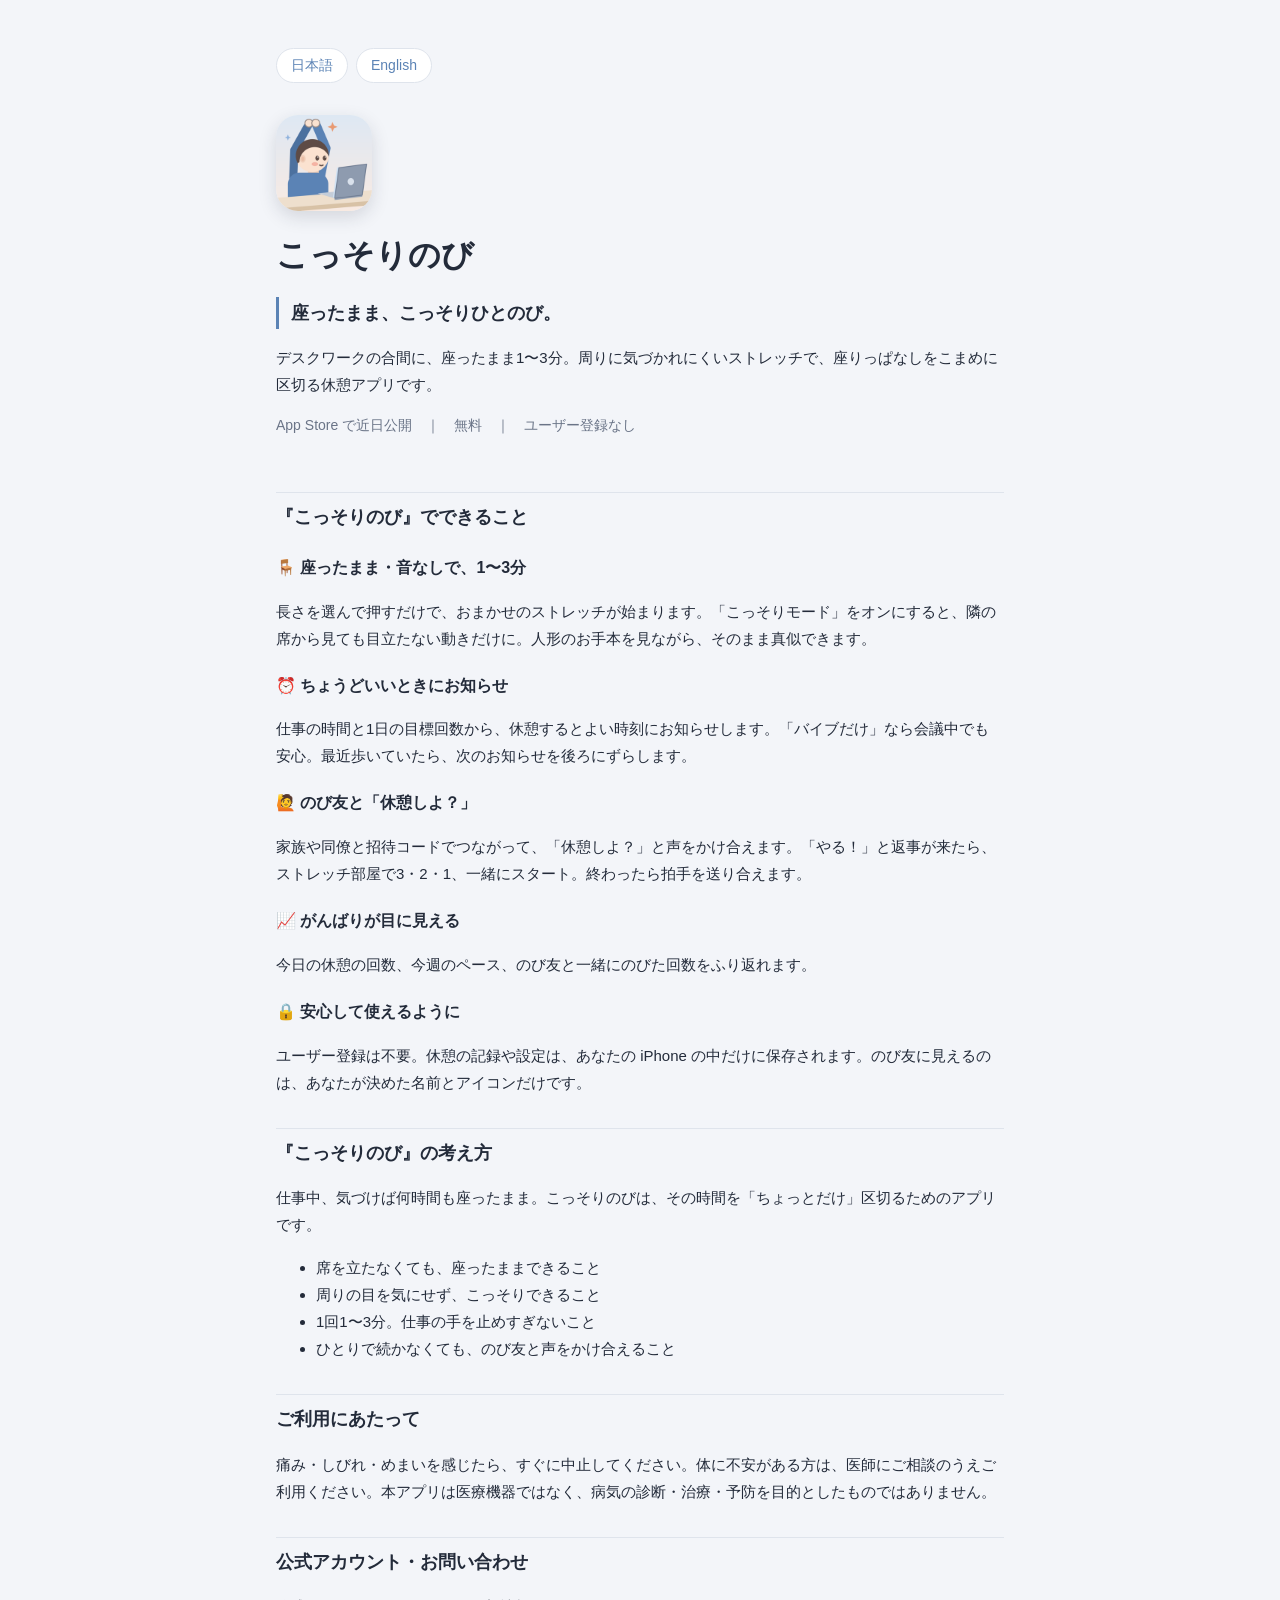
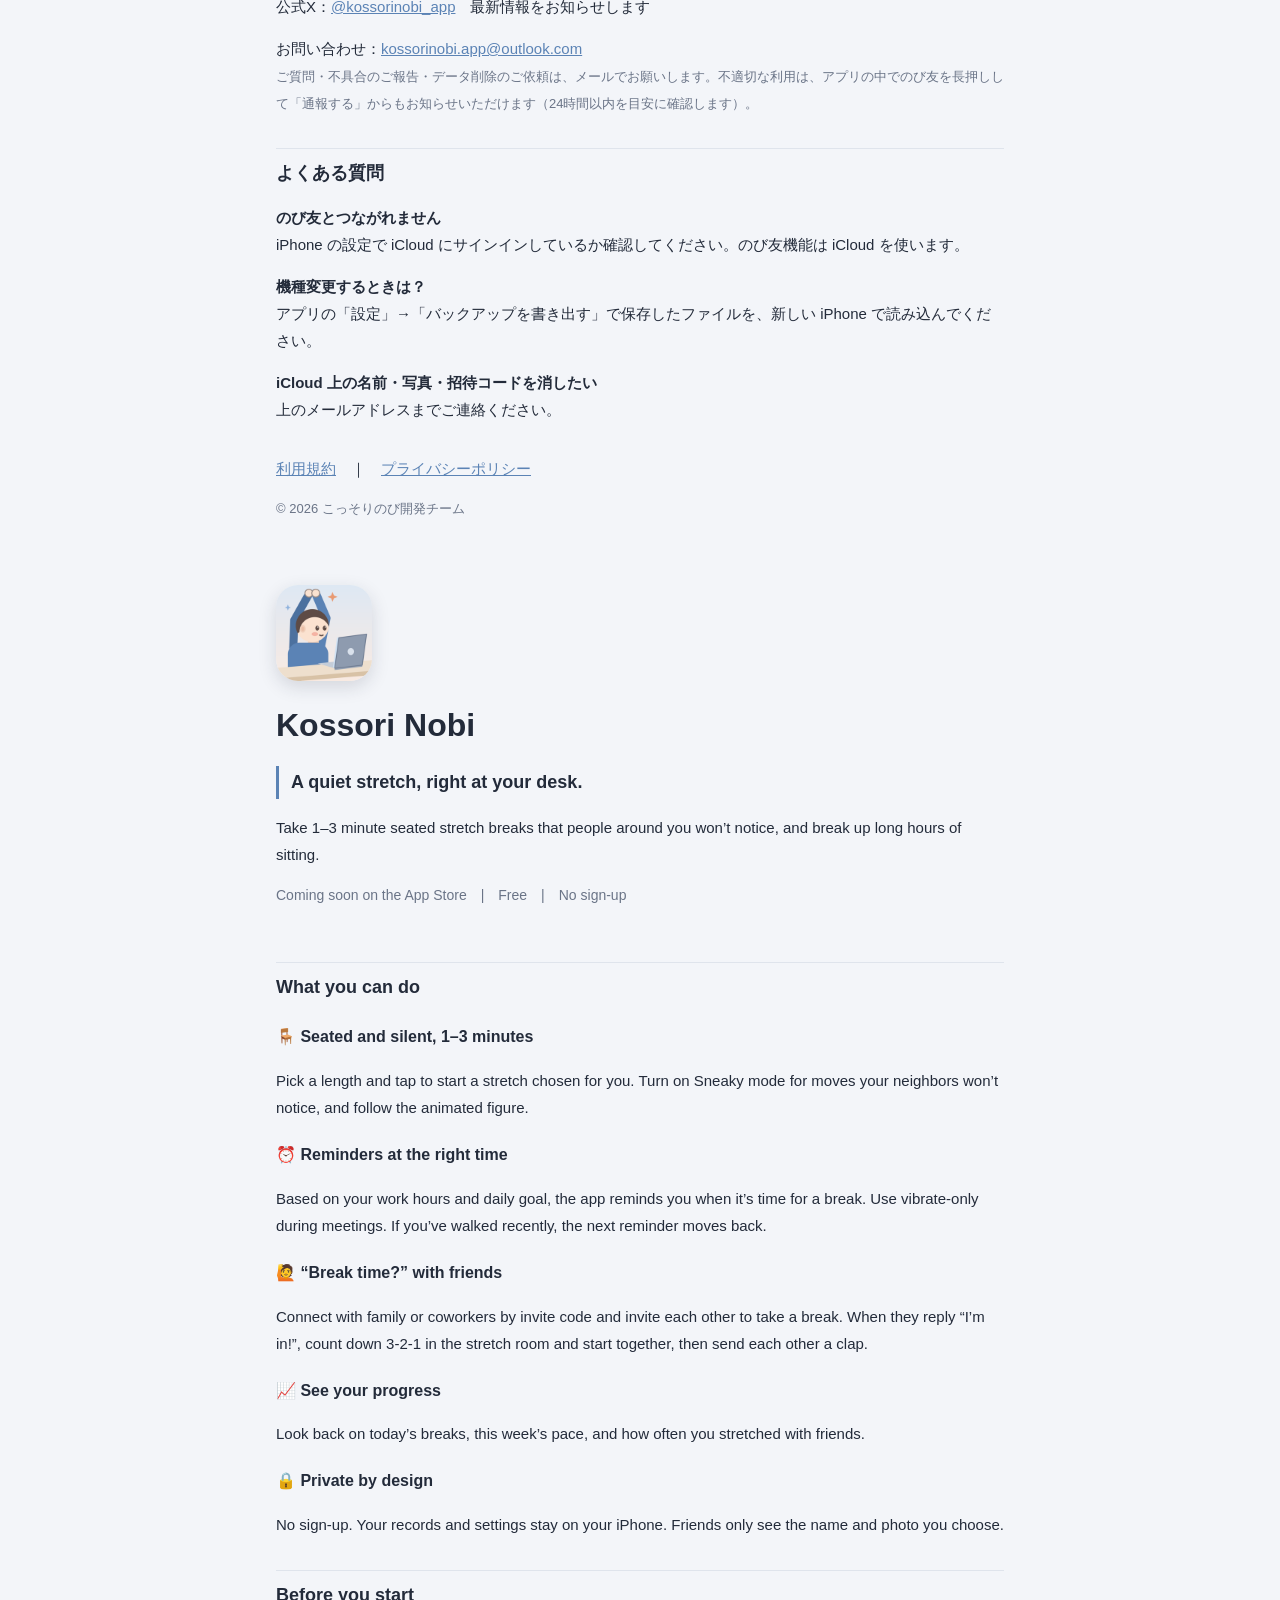
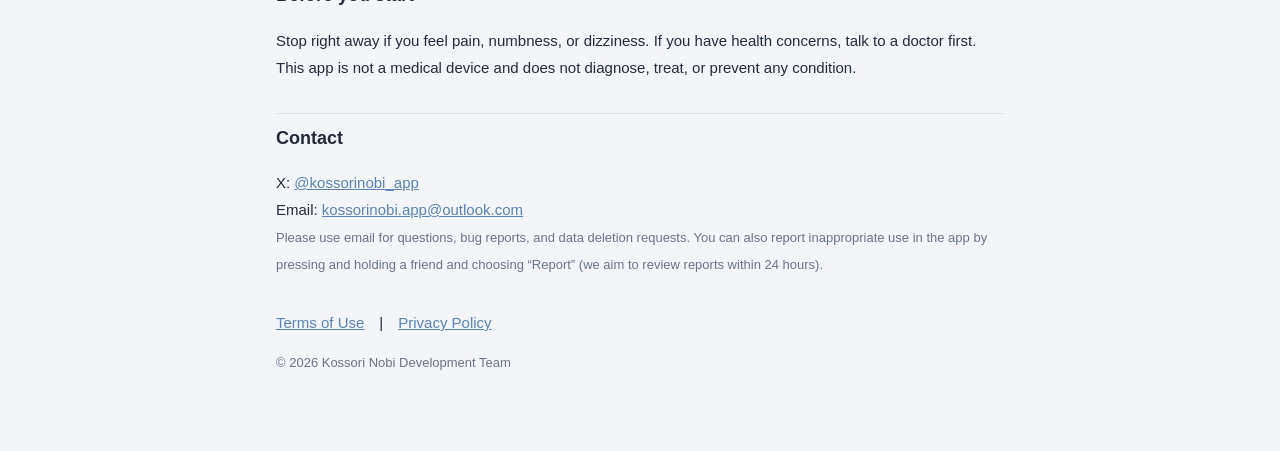
==== index.html @ 6b56a542 "Add files via upload" ====
<!doctype html>
<html lang="ja">
<head>
<meta charset="utf-8">
<meta name="viewport" content="width=device-width, initial-scale=1">
<title>こっそりのび — 座ったまま、こっそりひとのび</title>
<meta name="description" content="デスクワークの合間に、座ったまま1〜3分。周りに気づかれにくいストレッチと休憩のお知らせ、のび友と「休憩しよ？」で続ける休憩アプリです。">
<link rel="icon" href="icon.png">
<link rel="apple-touch-icon" href="icon.png">
<link rel="stylesheet" href="style.css">
</head>
<body>
<main>
<nav class="lang"><a href="#ja">日本語</a><a href="#en">English</a></nav>

<section id="ja" lang="ja">
<header class="hero">
  <img class="app-icon" src="icon.png" alt="こっそりのびのアイコン" width="96" height="96">
  <h1>こっそりのび</h1>
  <p class="lead">座ったまま、こっそりひとのび。</p>
  <p>デスクワークの合間に、座ったまま1〜3分。周りに気づかれにくいストレッチで、座りっぱなしをこまめに区切る休憩アプリです。</p>
  <p class="badges">App Store で近日公開　｜　無料　｜　ユーザー登録なし</p>
</header>

<h2>『こっそりのび』でできること</h2>

<h3>🪑 座ったまま・音なしで、1〜3分</h3>
<p>長さを選んで押すだけで、おまかせのストレッチが始まります。「こっそりモード」をオンにすると、隣の席から見ても目立たない動きだけに。人形のお手本を見ながら、そのまま真似できます。</p>

<h3>⏰ ちょうどいいときにお知らせ</h3>
<p>仕事の時間と1日の目標回数から、休憩するとよい時刻にお知らせします。「バイブだけ」なら会議中でも安心。最近歩いていたら、次のお知らせを後ろにずらします。</p>

<h3>🙋 のび友と「休憩しよ？」</h3>
<p>家族や同僚と招待コードでつながって、「休憩しよ？」と声をかけ合えます。「やる！」と返事が来たら、ストレッチ部屋で3・2・1、一緒にスタート。終わったら拍手を送り合えます。</p>

<h3>📈 がんばりが目に見える</h3>
<p>今日の休憩の回数、今週のペース、のび友と一緒にのびた回数をふり返れます。</p>

<h3>🔒 安心して使えるように</h3>
<p>ユーザー登録は不要。休憩の記録や設定は、あなたの iPhone の中だけに保存されます。のび友に見えるのは、あなたが決めた名前とアイコンだけです。</p>

<h2>『こっそりのび』の考え方</h2>
<p>仕事中、気づけば何時間も座ったまま。こっそりのびは、その時間を「ちょっとだけ」区切るためのアプリです。</p>
<ul>
  <li>席を立たなくても、座ったままできること</li>
  <li>周りの目を気にせず、こっそりできること</li>
  <li>1回1〜3分。仕事の手を止めすぎないこと</li>
  <li>ひとりで続かなくても、のび友と声をかけ合えること</li>
</ul>

<h2>ご利用にあたって</h2>
<p>痛み・しびれ・めまいを感じたら、すぐに中止してください。体に不安がある方は、医師にご相談のうえご利用ください。本アプリは医療機器ではなく、病気の診断・治療・予防を目的としたものではありません。</p>

<h2>公式アカウント・お問い合わせ</h2>
<p>公式X：<a href="https://x.com/kossorinobi_app">@kossorinobi_app</a>　最新情報をお知らせします</p>
<p>お問い合わせ：<a href="mailto:kossorinobi.app@outlook.com">kossorinobi.app@outlook.com</a><br>
<span class="meta">ご質問・不具合のご報告・データ削除のご依頼は、メールでお願いします。不適切な利用は、アプリの中でのび友を長押しして「通報する」からもお知らせいただけます（24時間以内を目安に確認します）。</span></p>

<h2>よくある質問</h2>
<p><b>のび友とつながれません</b><br>iPhone の設定で iCloud にサインインしているか確認してください。のび友機能は iCloud を使います。</p>
<p><b>機種変更するときは？</b><br>アプリの「設定」→「バックアップを書き出す」で保存したファイルを、新しい iPhone で読み込んでください。</p>
<p><b>iCloud 上の名前・写真・招待コードを消したい</b><br>上のメールアドレスまでご連絡ください。</p>

<p class="links"><a href="terms.html">利用規約</a>　｜　<a href="privacy.html">プライバシーポリシー</a></p>
<p class="meta">© 2026 こっそりのび開発チーム</p>
</section>

<section id="en" lang="en">
<header class="hero">
  <img class="app-icon" src="icon.png" alt="Kossori Nobi app icon" width="96" height="96">
  <h1>Kossori Nobi</h1>
  <p class="lead">A quiet stretch, right at your desk.</p>
  <p>Take 1–3 minute seated stretch breaks that people around you won’t notice, and break up long hours of sitting.</p>
  <p class="badges">Coming soon on the App Store　|　Free　|　No sign-up</p>
</header>

<h2>What you can do</h2>
<h3>🪑 Seated and silent, 1–3 minutes</h3>
<p>Pick a length and tap to start a stretch chosen for you. Turn on Sneaky mode for moves your neighbors won’t notice, and follow the animated figure.</p>
<h3>⏰ Reminders at the right time</h3>
<p>Based on your work hours and daily goal, the app reminds you when it’s time for a break. Use vibrate-only during meetings. If you’ve walked recently, the next reminder moves back.</p>
<h3>🙋 “Break time?” with friends</h3>
<p>Connect with family or coworkers by invite code and invite each other to take a break. When they reply “I’m in!”, count down 3-2-1 in the stretch room and start together, then send each other a clap.</p>
<h3>📈 See your progress</h3>
<p>Look back on today’s breaks, this week’s pace, and how often you stretched with friends.</p>
<h3>🔒 Private by design</h3>
<p>No sign-up. Your records and settings stay on your iPhone. Friends only see the name and photo you choose.</p>

<h2>Before you start</h2>
<p>Stop right away if you feel pain, numbness, or dizziness. If you have health concerns, talk to a doctor first. This app is not a medical device and does not diagnose, treat, or prevent any condition.</p>

<h2>Contact</h2>
<p>X: <a href="https://x.com/kossorinobi_app">@kossorinobi_app</a><br>
Email: <a href="mailto:kossorinobi.app@outlook.com">kossorinobi.app@outlook.com</a><br>
<span class="meta">Please use email for questions, bug reports, and data deletion requests. You can also report inappropriate use in the app by pressing and holding a friend and choosing “Report” (we aim to review reports within 24 hours).</span></p>

<p class="links"><a href="terms.html#en">Terms of Use</a>　|　<a href="privacy.html#en">Privacy Policy</a></p>
<p class="meta">© 2026 Kossori Nobi Development Team</p>
</section>
</main>
</body>
</html>
---- style.css ----
:root { --bg:#F3F5F9; --surface:#fff; --ink:#232B3A; --muted:#6A7487; --line:#DFE4EC; --accent:#5B83B5; --warn:#C77A1E; }
@media (prefers-color-scheme: dark) { :root { --bg:#12161D; --surface:#1B212B; --ink:#E7ECF3; --muted:#9AA5B7; --line:#2B3442; --accent:#8FB3DE; --warn:#E9A957; } }
* { box-sizing: border-box; }
body { margin:0; background:var(--bg); color:var(--ink); font-family: -apple-system, "Hiragino Sans", "Noto Sans JP", sans-serif; line-height:1.8; }
main { max-width: 760px; margin: 0 auto; padding: 32px 16px 64px; }
h1 { font-size: 26px; margin: 0 0 4px; }
h2 { font-size: 18px; margin: 32px 0 8px; padding-top: 8px; border-top: 1px solid var(--line); }
p, li { font-size: 15px; }
.meta { color: var(--muted); font-size: 13px; }
.lang { display:flex; gap:8px; margin: 16px 0 24px; }
.lang a { padding: 4px 14px; border:1px solid var(--line); border-radius:999px; color:var(--accent); text-decoration:none; background:var(--surface); font-size:14px; }
.note { background: var(--surface); border:1px solid var(--line); border-radius: 12px; padding: 12px 16px; }
.todo { color: var(--warn); font-weight: 600; }
section + section { margin-top: 56px; }
h3 { font-size: 16px; margin: 20px 0 4px; }
.hero { text-align: left; padding: 8px 0 8px; }
.app-icon { width: 96px; height: 96px; border-radius: 22px; box-shadow: 0 6px 18px rgba(35,43,58,.15); display: block; margin-bottom: 16px; }
.hero h1 { font-size: 32px; }
.lead { font-size: 18px; font-weight: 600; border-left: 3px solid var(--accent); padding-left: 12px; margin: 12px 0; }
.badges { color: var(--muted); font-size: 14px; }
.links { margin-top: 32px; }
.links a, .hero a { color: var(--accent); }
a { color: var(--accent); }
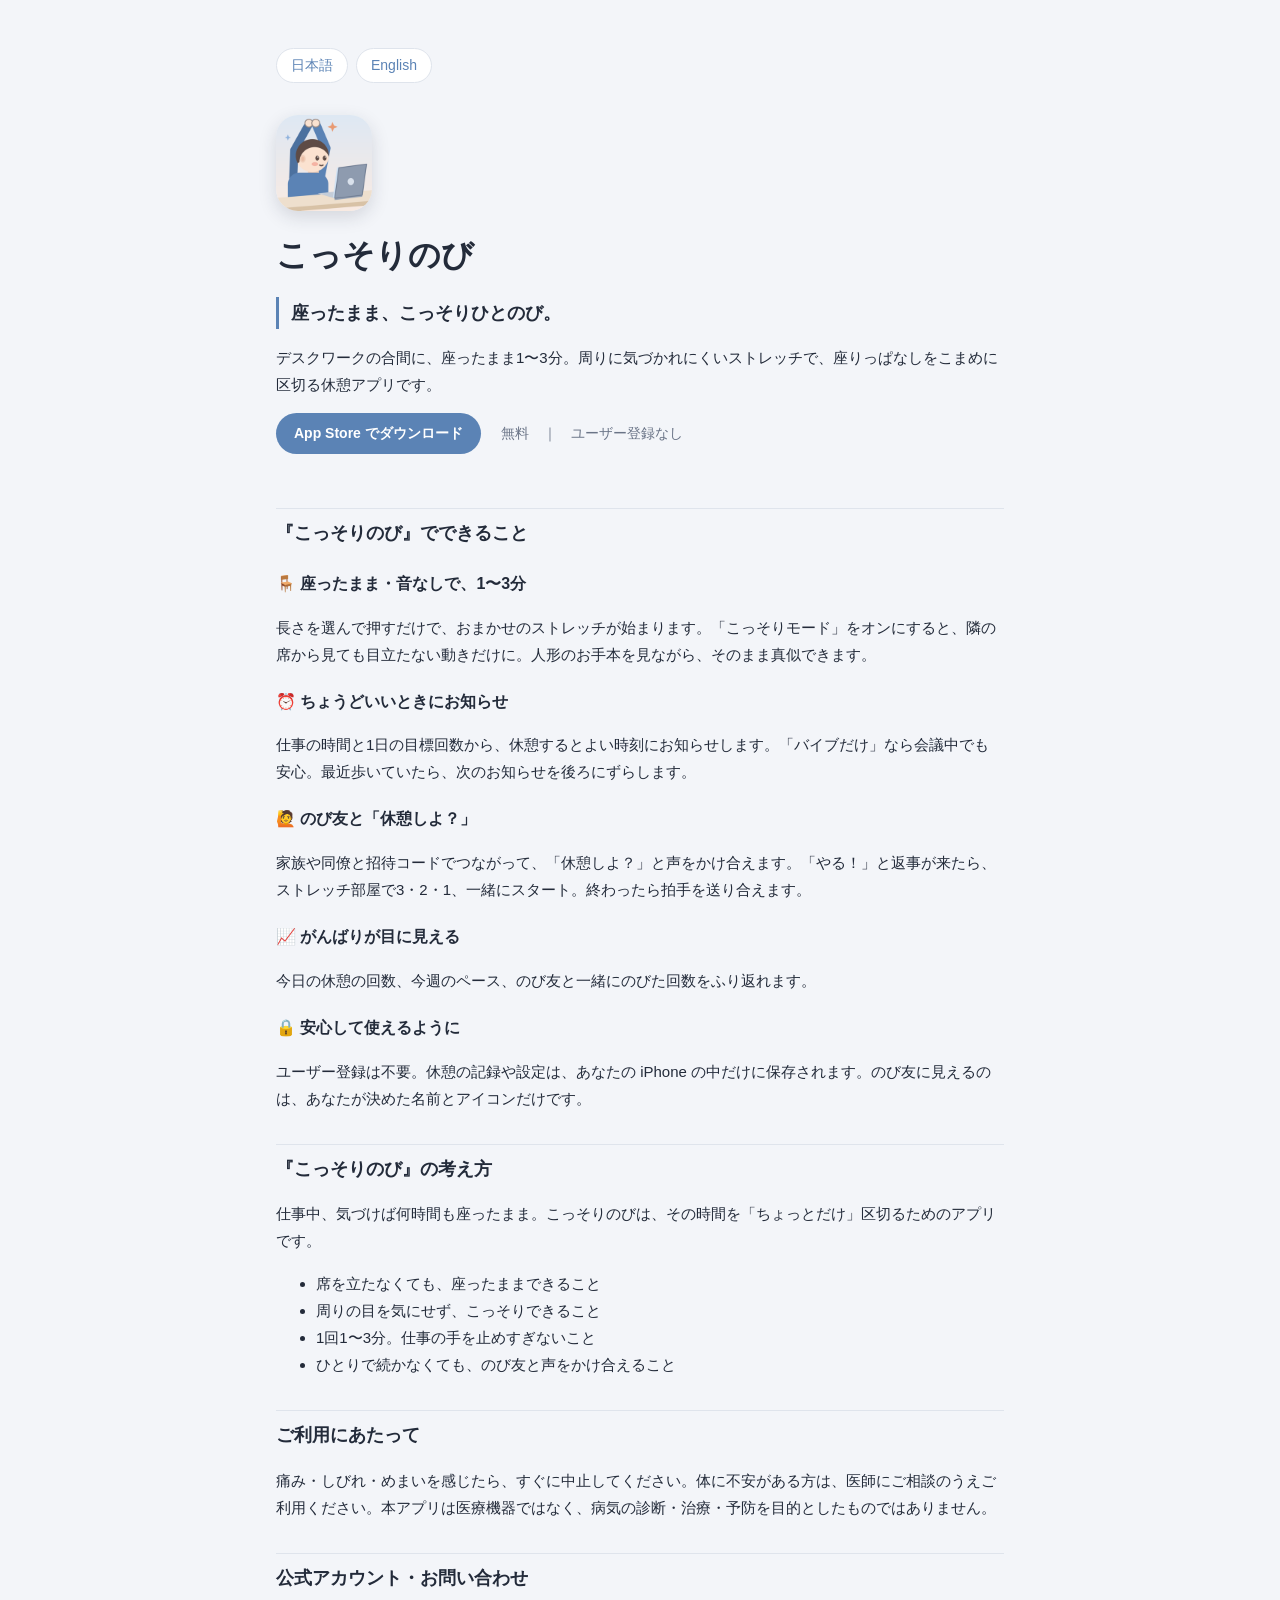
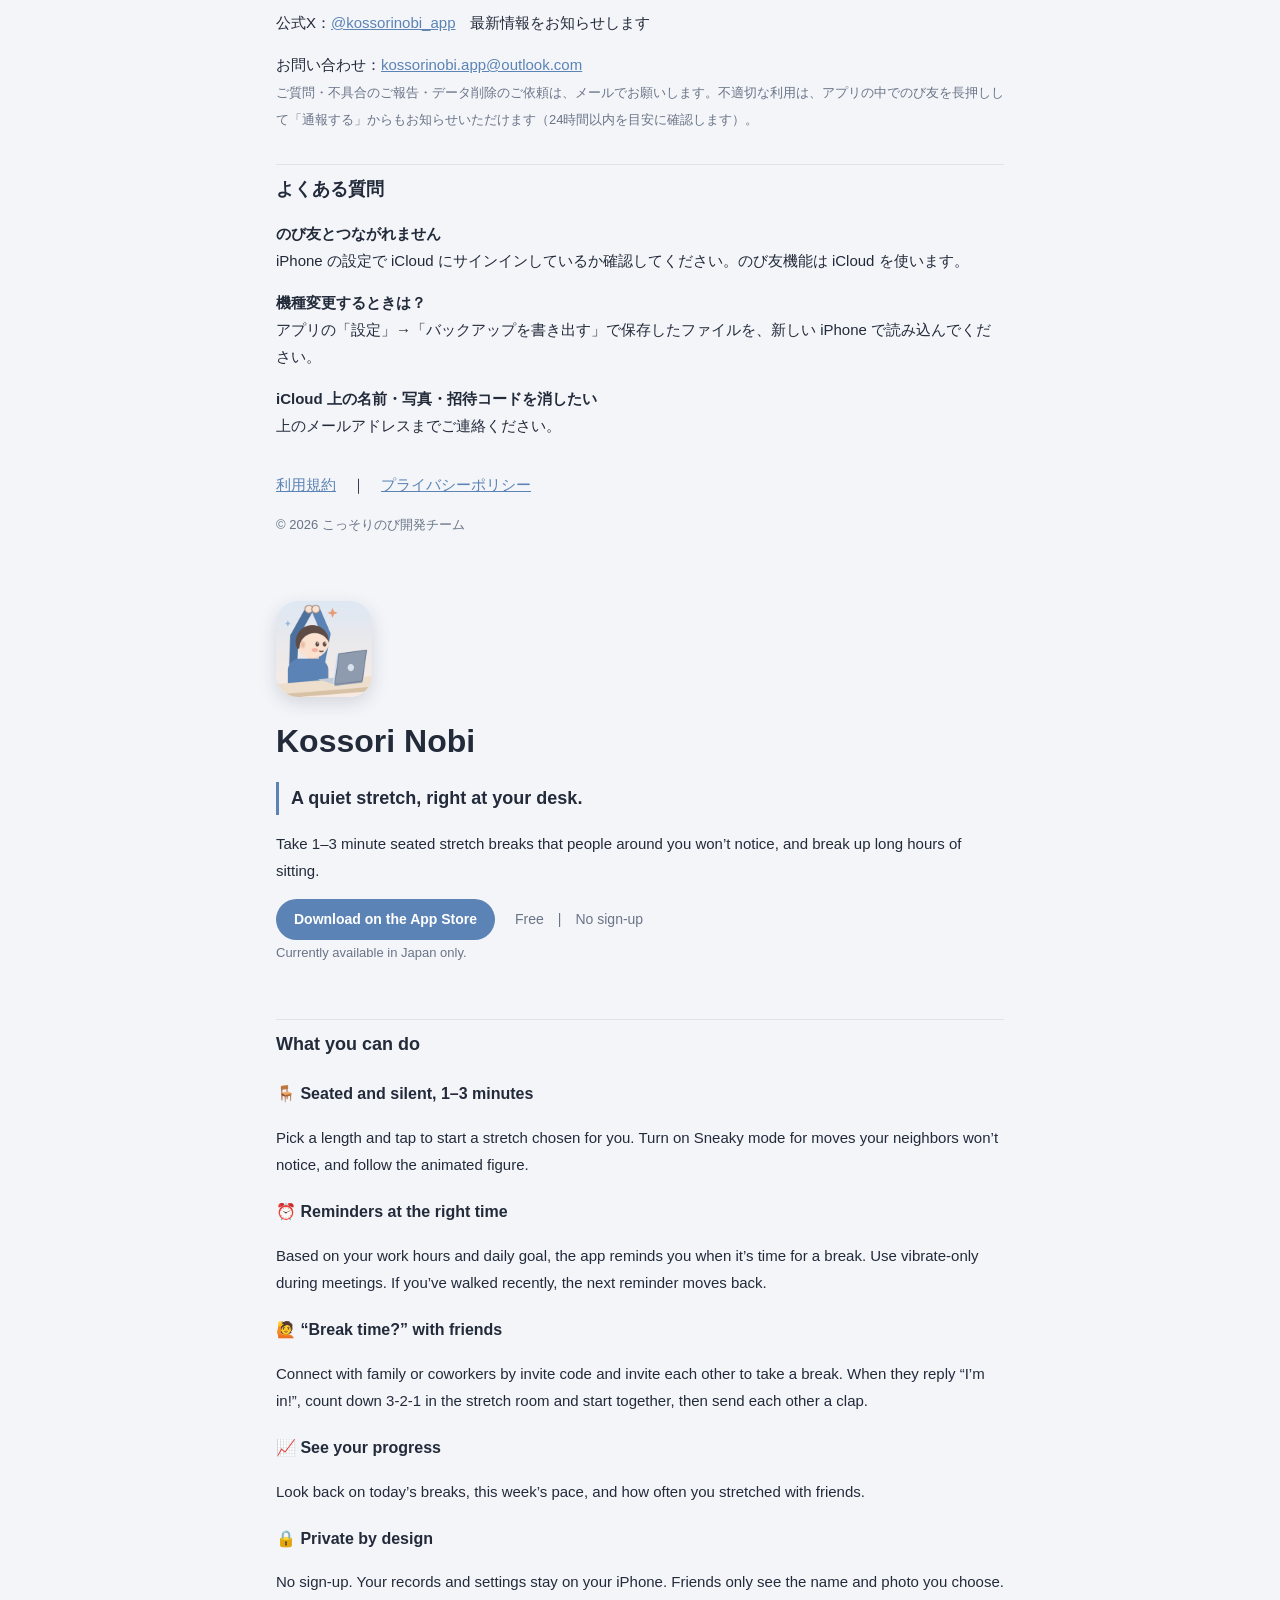
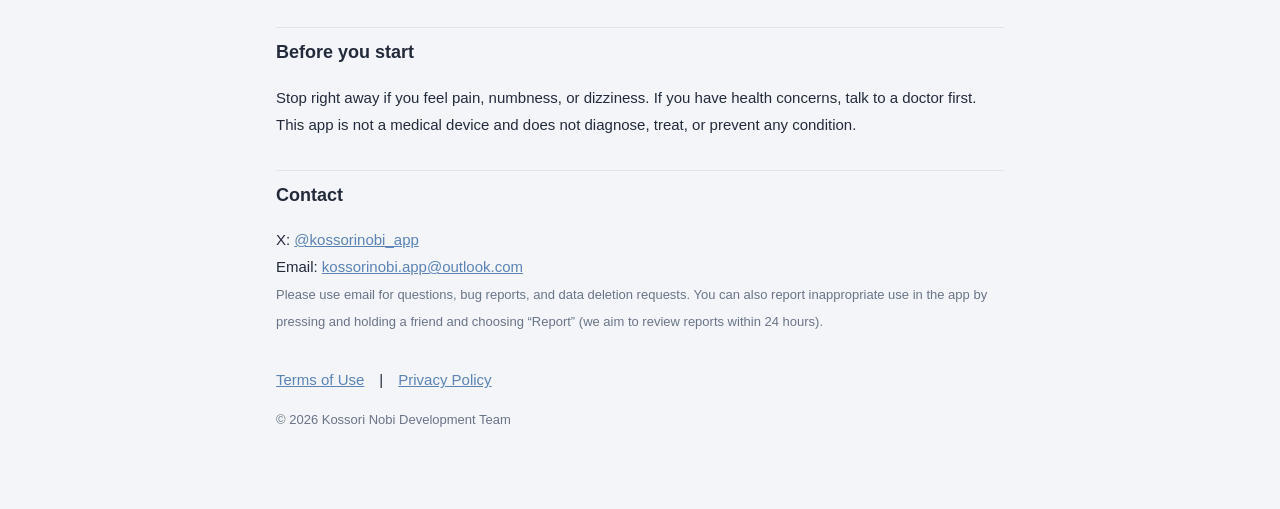
==== commit d5f21123: "Add files via upload" ====
--- a/index.html
+++ b/index.html
@@ -19,7 +19,7 @@
   <h1>こっそりのび</h1>
   <p class="lead">座ったまま、こっそりひとのび。</p>
   <p>デスクワークの合間に、座ったまま1〜3分。周りに気づかれにくいストレッチで、座りっぱなしをこまめに区切る休憩アプリです。</p>
-  <p class="badges">App Store で近日公開　｜　無料　｜　ユーザー登録なし</p>
+  <p class="badges"><a class="store" href="https://apps.apple.com/jp/app/id6829643804">App Store でダウンロード</a>　無料　｜　ユーザー登録なし</p>
 </header>
 
 <h2>『こっそりのび』でできること</h2>
@@ -71,7 +71,7 @@
   <h1>Kossori Nobi</h1>
   <p class="lead">A quiet stretch, right at your desk.</p>
   <p>Take 1–3 minute seated stretch breaks that people around you won’t notice, and break up long hours of sitting.</p>
-  <p class="badges">Coming soon on the App Store　|　Free　|　No sign-up</p>
+  <p class="badges"><a class="store" href="https://apps.apple.com/jp/app/id6829643804">Download on the App Store</a>　Free　|　No sign-up<br><span class="meta">Currently available in Japan only.</span></p>
 </header>
 
 <h2>What you can do</h2>
--- a/style.css
+++ b/style.css
@@ -21,3 +21,4 @@
 .links { margin-top: 32px; }
 .links a, .hero a { color: var(--accent); }
 a { color: var(--accent); }
+.store { display:inline-block; padding:8px 18px; border-radius:999px; background:var(--accent); color:#fff !important; text-decoration:none; font-weight:600; margin-right:6px; }
